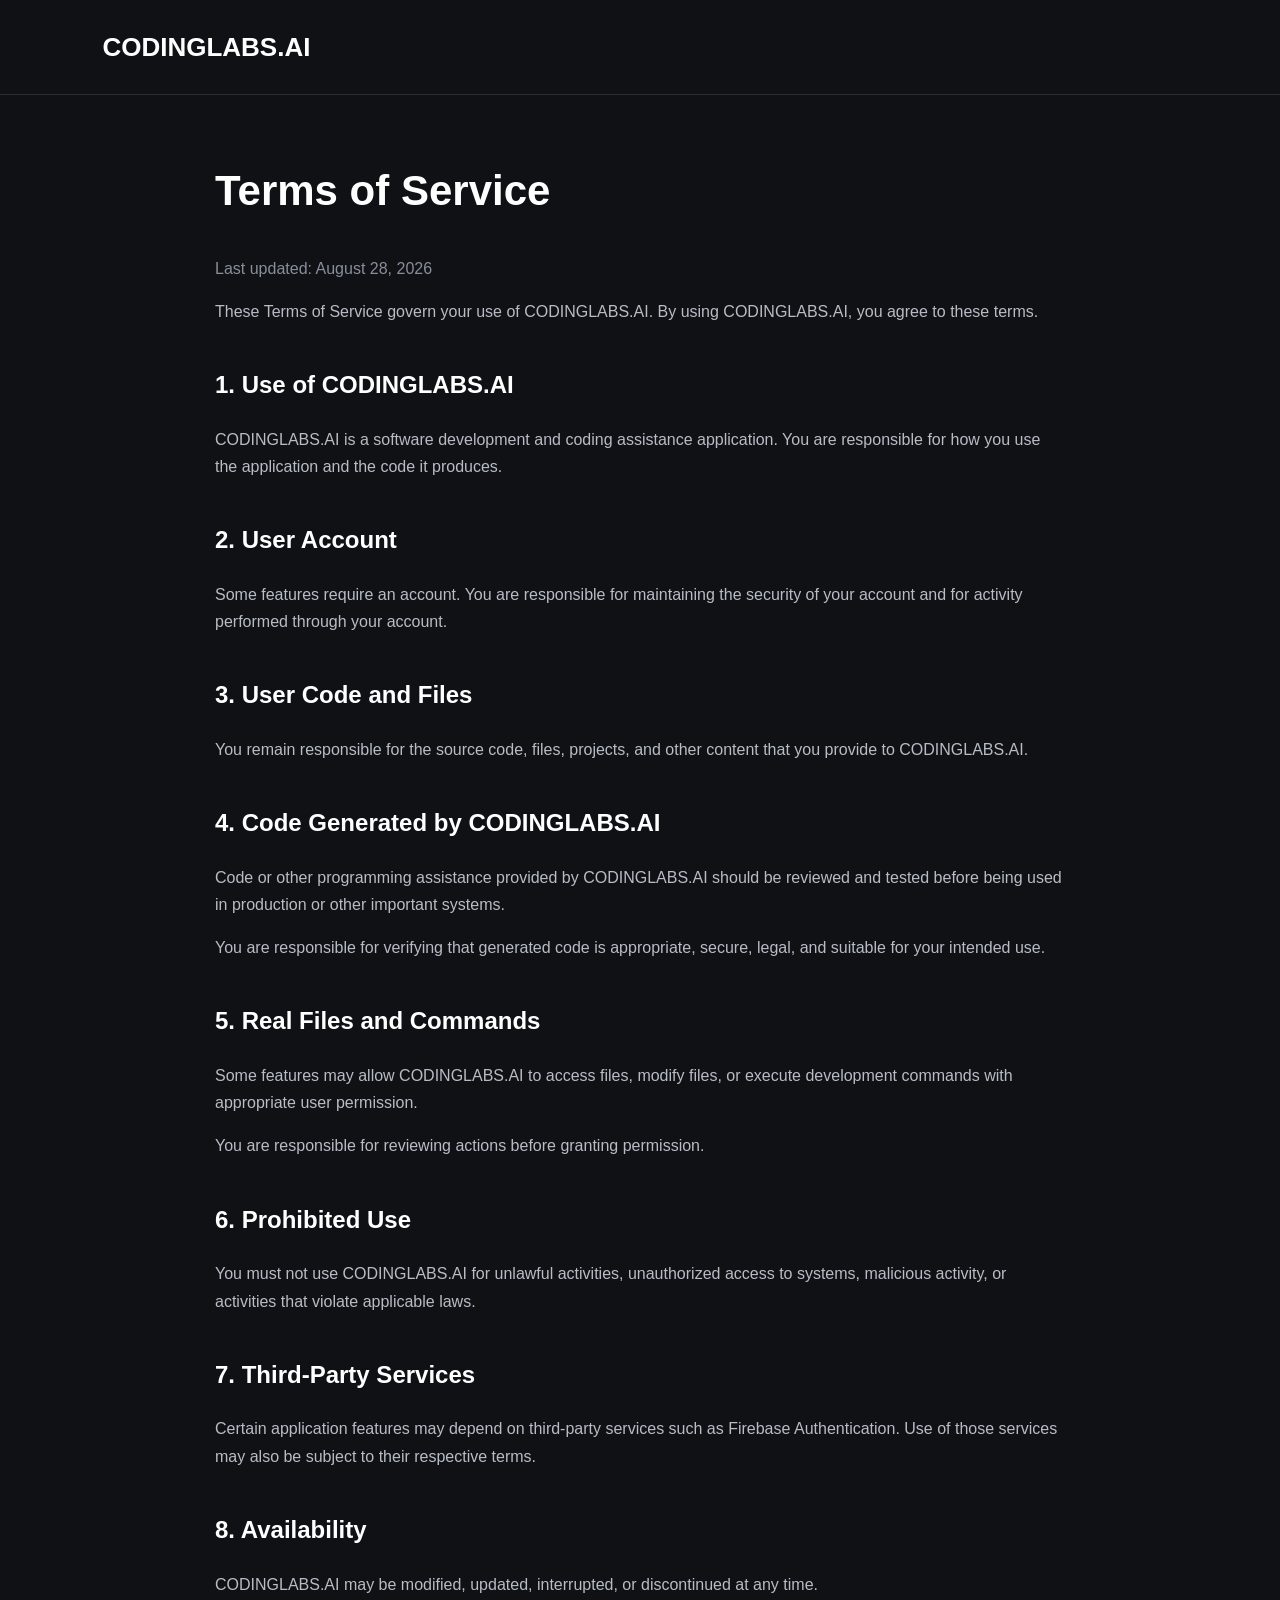
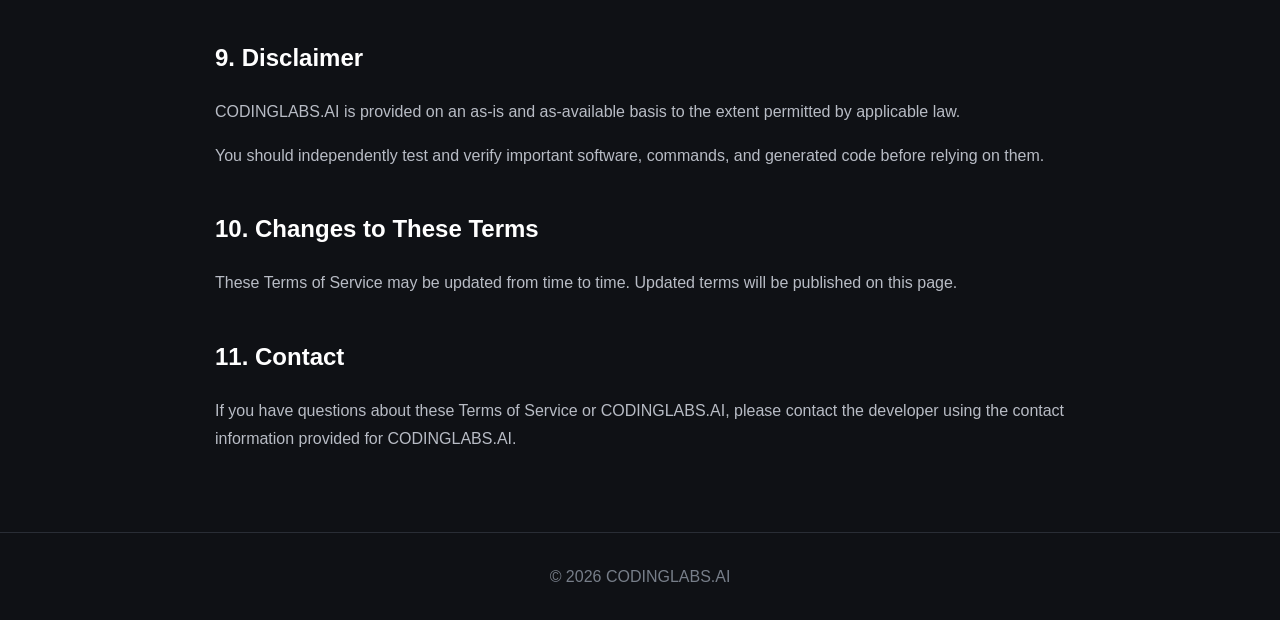
==== terms.html @ 60af9a6b "terms.html" ====
<!DOCTYPE html>
<html lang="en">
<head>
    <meta charset="UTF-8">
    <meta name="viewport" content="width=device-width, initial-scale=1.0">
    <title>Terms of Service - CODINGLABS.AI</title>

    <style>
        body {
            margin: 0;
            font-family: Arial, Helvetica, sans-serif;
            background: #0f1115;
            color: #ffffff;
            line-height: 1.7;
        }

        header {
            padding: 25px 8%;
            border-bottom: 1px solid #292d35;
        }

        .logo {
            color: #ffffff;
            text-decoration: none;
            font-size: 26px;
            font-weight: bold;
        }

        main {
            max-width: 850px;
            margin: 60px auto;
            padding: 0 25px;
        }

        h1 {
            font-size: 42px;
        }

        h2 {
            margin-top: 40px;
        }

        p, li {
            color: #b8bcc5;
        }

        .date {
            color: #888f9b;
        }

        footer {
            margin-top: 80px;
            padding: 30px;
            text-align: center;
            border-top: 1px solid #292d35;
            color: #777e89;
        }
    </style>
</head>

<body>

<header>
    <a class="logo" href="index.html">CODINGLABS.AI</a>
</header>

<main>

    <h1>Terms of Service</h1>

    <p class="date">Last updated: August 28, 2026</p>

    <p>
        These Terms of Service govern your use of CODINGLABS.AI.
        By using CODINGLABS.AI, you agree to these terms.
    </p>

    <h2>1. Use of CODINGLABS.AI</h2>

    <p>
        CODINGLABS.AI is a software development and coding
        assistance application. You are responsible for how
        you use the application and the code it produces.
    </p>

    <h2>2. User Account</h2>

    <p>
        Some features require an account. You are responsible
        for maintaining the security of your account and for
        activity performed through your account.
    </p>

    <h2>3. User Code and Files</h2>

    <p>
        You remain responsible for the source code, files,
        projects, and other content that you provide to
        CODINGLABS.AI.
    </p>

    <h2>4. Code Generated by CODINGLABS.AI</h2>

    <p>
        Code or other programming assistance provided by
        CODINGLABS.AI should be reviewed and tested before
        being used in production or other important systems.
    </p>

    <p>
        You are responsible for verifying that generated code
        is appropriate, secure, legal, and suitable for your
        intended use.
    </p>

    <h2>5. Real Files and Commands</h2>

    <p>
        Some features may allow CODINGLABS.AI to access files,
        modify files, or execute development commands with
        appropriate user permission.
    </p>

    <p>
        You are responsible for reviewing actions before
        granting permission.
    </p>

    <h2>6. Prohibited Use</h2>

    <p>
        You must not use CODINGLABS.AI for unlawful activities,
        unauthorized access to systems, malicious activity,
        or activities that violate applicable laws.
    </p>

    <h2>7. Third-Party Services</h2>

    <p>
        Certain application features may depend on third-party
        services such as Firebase Authentication. Use of those
        services may also be subject to their respective terms.
    </p>

    <h2>8. Availability</h2>

    <p>
        CODINGLABS.AI may be modified, updated, interrupted,
        or discontinued at any time.
    </p>

    <h2>9. Disclaimer</h2>

    <p>
        CODINGLABS.AI is provided on an as-is and as-available
        basis to the extent permitted by applicable law.
    </p>

    <p>
        You should independently test and verify important
        software, commands, and generated code before relying
        on them.
    </p>

    <h2>10. Changes to These Terms</h2>

    <p>
        These Terms of Service may be updated from time to time.
        Updated terms will be published on this page.
    </p>

    <h2>11. Contact</h2>

    <p>
        If you have questions about these Terms of Service or
        CODINGLABS.AI, please contact the developer using the
        contact information provided for CODINGLABS.AI.
    </p>

</main>

<footer>
    © 2026 CODINGLABS.AI
</footer>

</body>
</html>
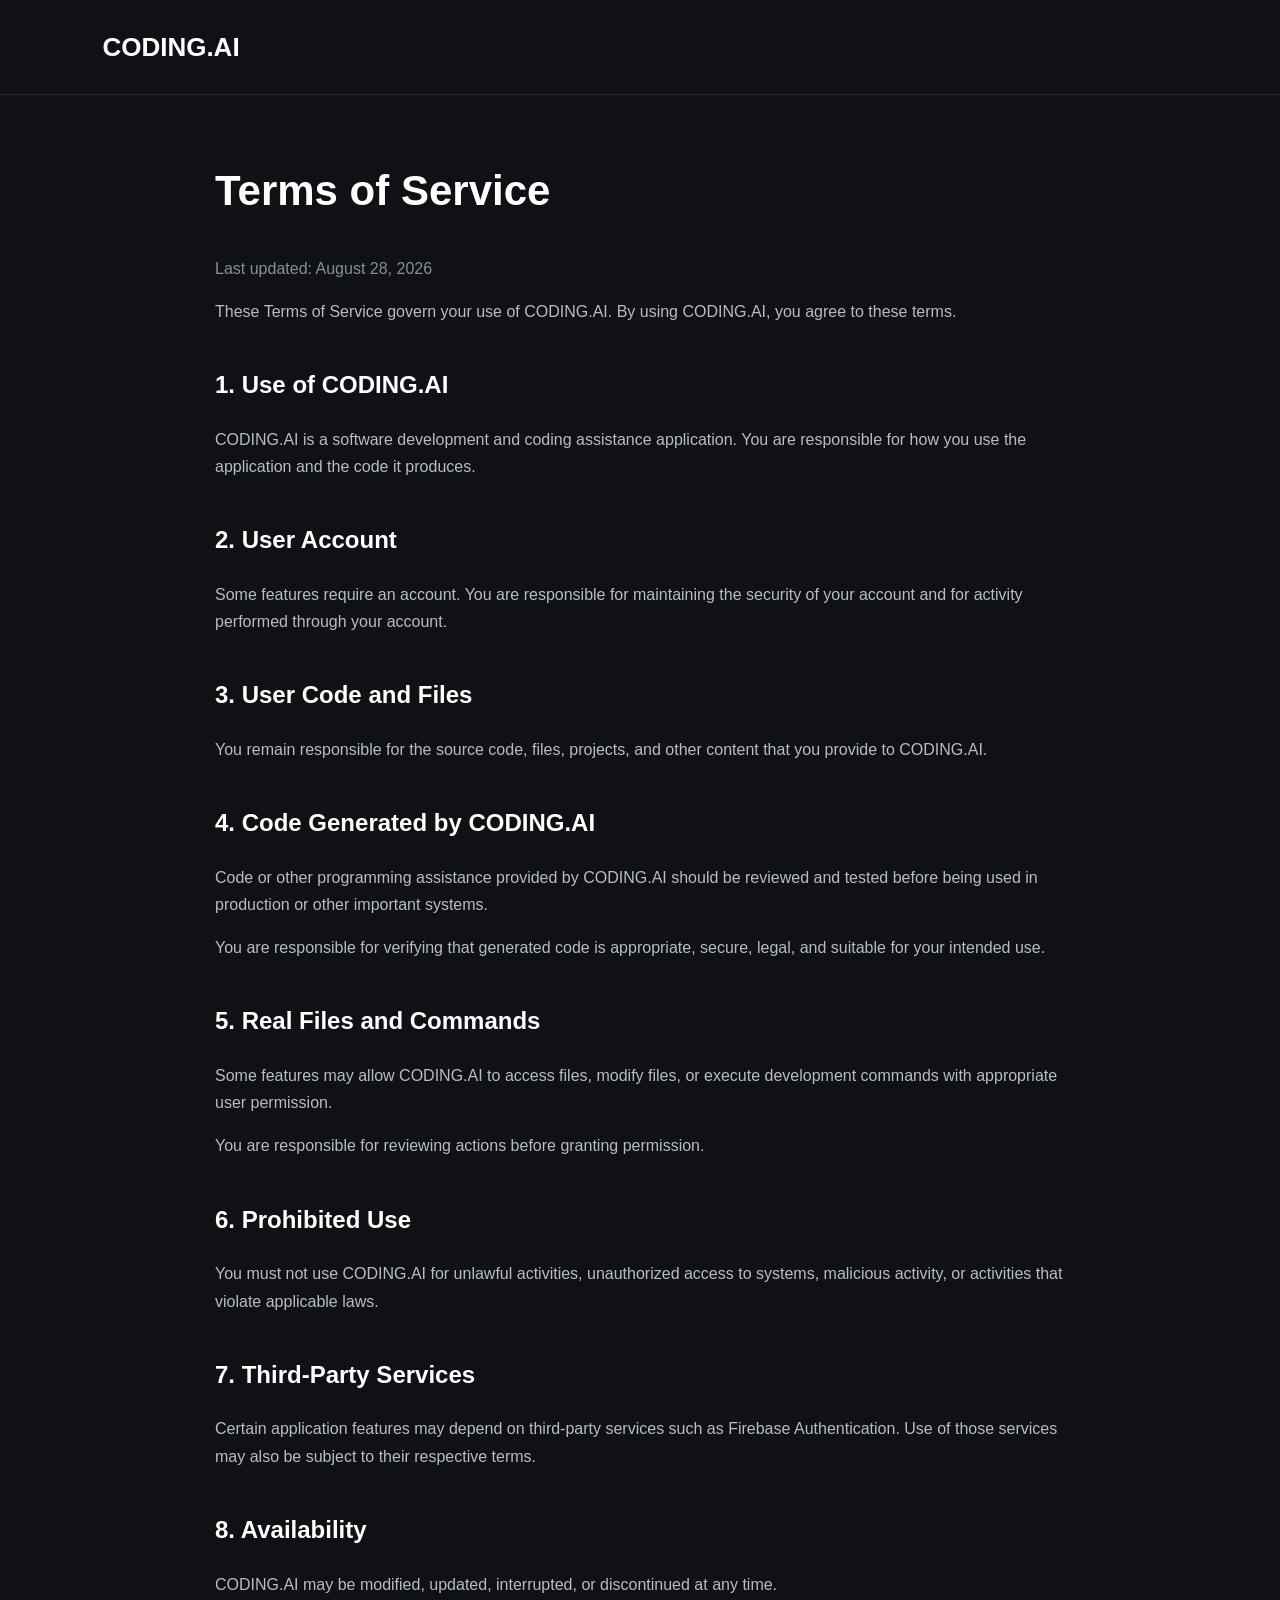
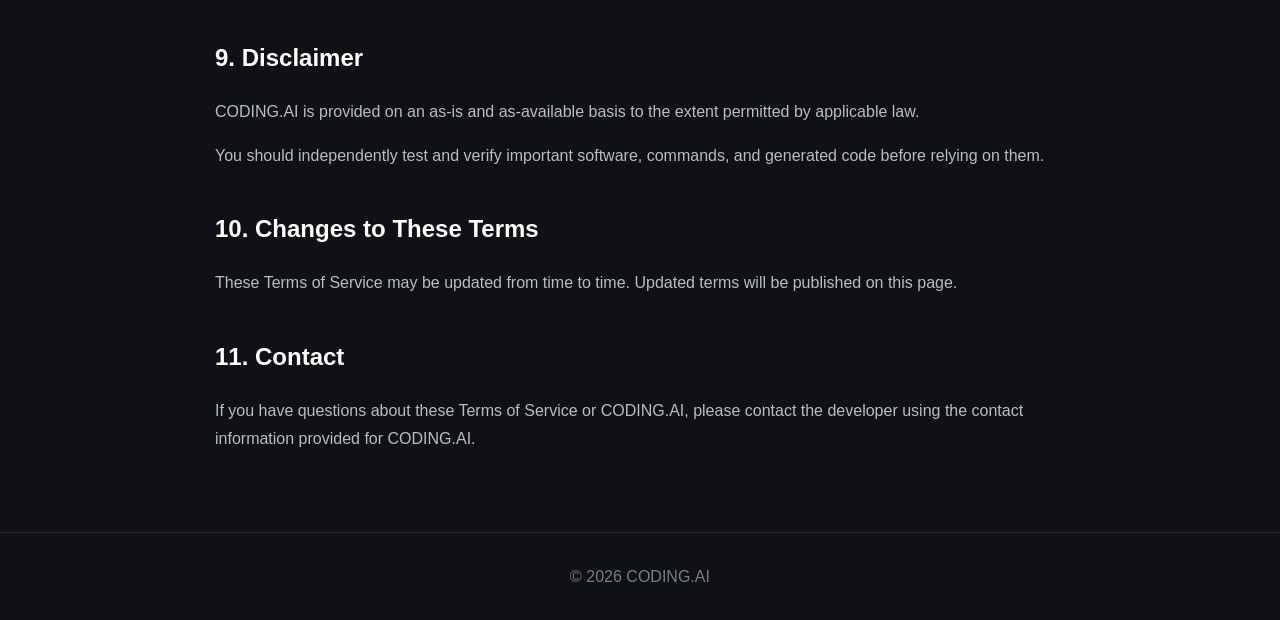
==== commit bb80481e: "terms.html" ====
--- a/terms.html
+++ b/terms.html
@@ -3,7 +3,7 @@
 <head>
     <meta charset="UTF-8">
     <meta name="viewport" content="width=device-width, initial-scale=1.0">
-    <title>Terms of Service - CODINGLABS.AI</title>
+    <title>Terms of Service - CODING.AI</title>
 
     <style>
         body {
@@ -61,7 +61,7 @@
 <body>
 
 <header>
-    <a class="logo" href="index.html">CODINGLABS.AI</a>
+    <a class="logo" href="index.html">CODING.AI</a>
 </header>
 
 <main>
@@ -71,14 +71,14 @@
     <p class="date">Last updated: August 28, 2026</p>
 
     <p>
-        These Terms of Service govern your use of CODINGLABS.AI.
-        By using CODINGLABS.AI, you agree to these terms.
+        These Terms of Service govern your use of CODING.AI.
+        By using CODING.AI, you agree to these terms.
     </p>
 
-    <h2>1. Use of CODINGLABS.AI</h2>
+    <h2>1. Use of CODING.AI</h2>
 
     <p>
-        CODINGLABS.AI is a software development and coding
+        CODING.AI is a software development and coding
         assistance application. You are responsible for how
         you use the application and the code it produces.
     </p>
@@ -96,14 +96,14 @@
     <p>
         You remain responsible for the source code, files,
         projects, and other content that you provide to
-        CODINGLABS.AI.
+        CODING.AI.
     </p>
 
-    <h2>4. Code Generated by CODINGLABS.AI</h2>
+    <h2>4. Code Generated by CODING.AI</h2>
 
     <p>
         Code or other programming assistance provided by
-        CODINGLABS.AI should be reviewed and tested before
+        CODING.AI should be reviewed and tested before
         being used in production or other important systems.
     </p>
 
@@ -116,7 +116,7 @@
     <h2>5. Real Files and Commands</h2>
 
     <p>
-        Some features may allow CODINGLABS.AI to access files,
+        Some features may allow CODING.AI to access files,
         modify files, or execute development commands with
         appropriate user permission.
     </p>
@@ -129,7 +129,7 @@
     <h2>6. Prohibited Use</h2>
 
     <p>
-        You must not use CODINGLABS.AI for unlawful activities,
+        You must not use CODING.AI for unlawful activities,
         unauthorized access to systems, malicious activity,
         or activities that violate applicable laws.
     </p>
@@ -145,14 +145,14 @@
     <h2>8. Availability</h2>
 
     <p>
-        CODINGLABS.AI may be modified, updated, interrupted,
+        CODING.AI may be modified, updated, interrupted,
         or discontinued at any time.
     </p>
 
     <h2>9. Disclaimer</h2>
 
     <p>
-        CODINGLABS.AI is provided on an as-is and as-available
+        CODING.AI is provided on an as-is and as-available
         basis to the extent permitted by applicable law.
     </p>
 
@@ -173,14 +173,14 @@
 
     <p>
         If you have questions about these Terms of Service or
-        CODINGLABS.AI, please contact the developer using the
-        contact information provided for CODINGLABS.AI.
+        CODING.AI, please contact the developer using the
+        contact information provided for CODING.AI.
     </p>
 
 </main>
 
 <footer>
-    © 2026 CODINGLABS.AI
+    © 2026 CODING.AI
 </footer>
 
 </body>
